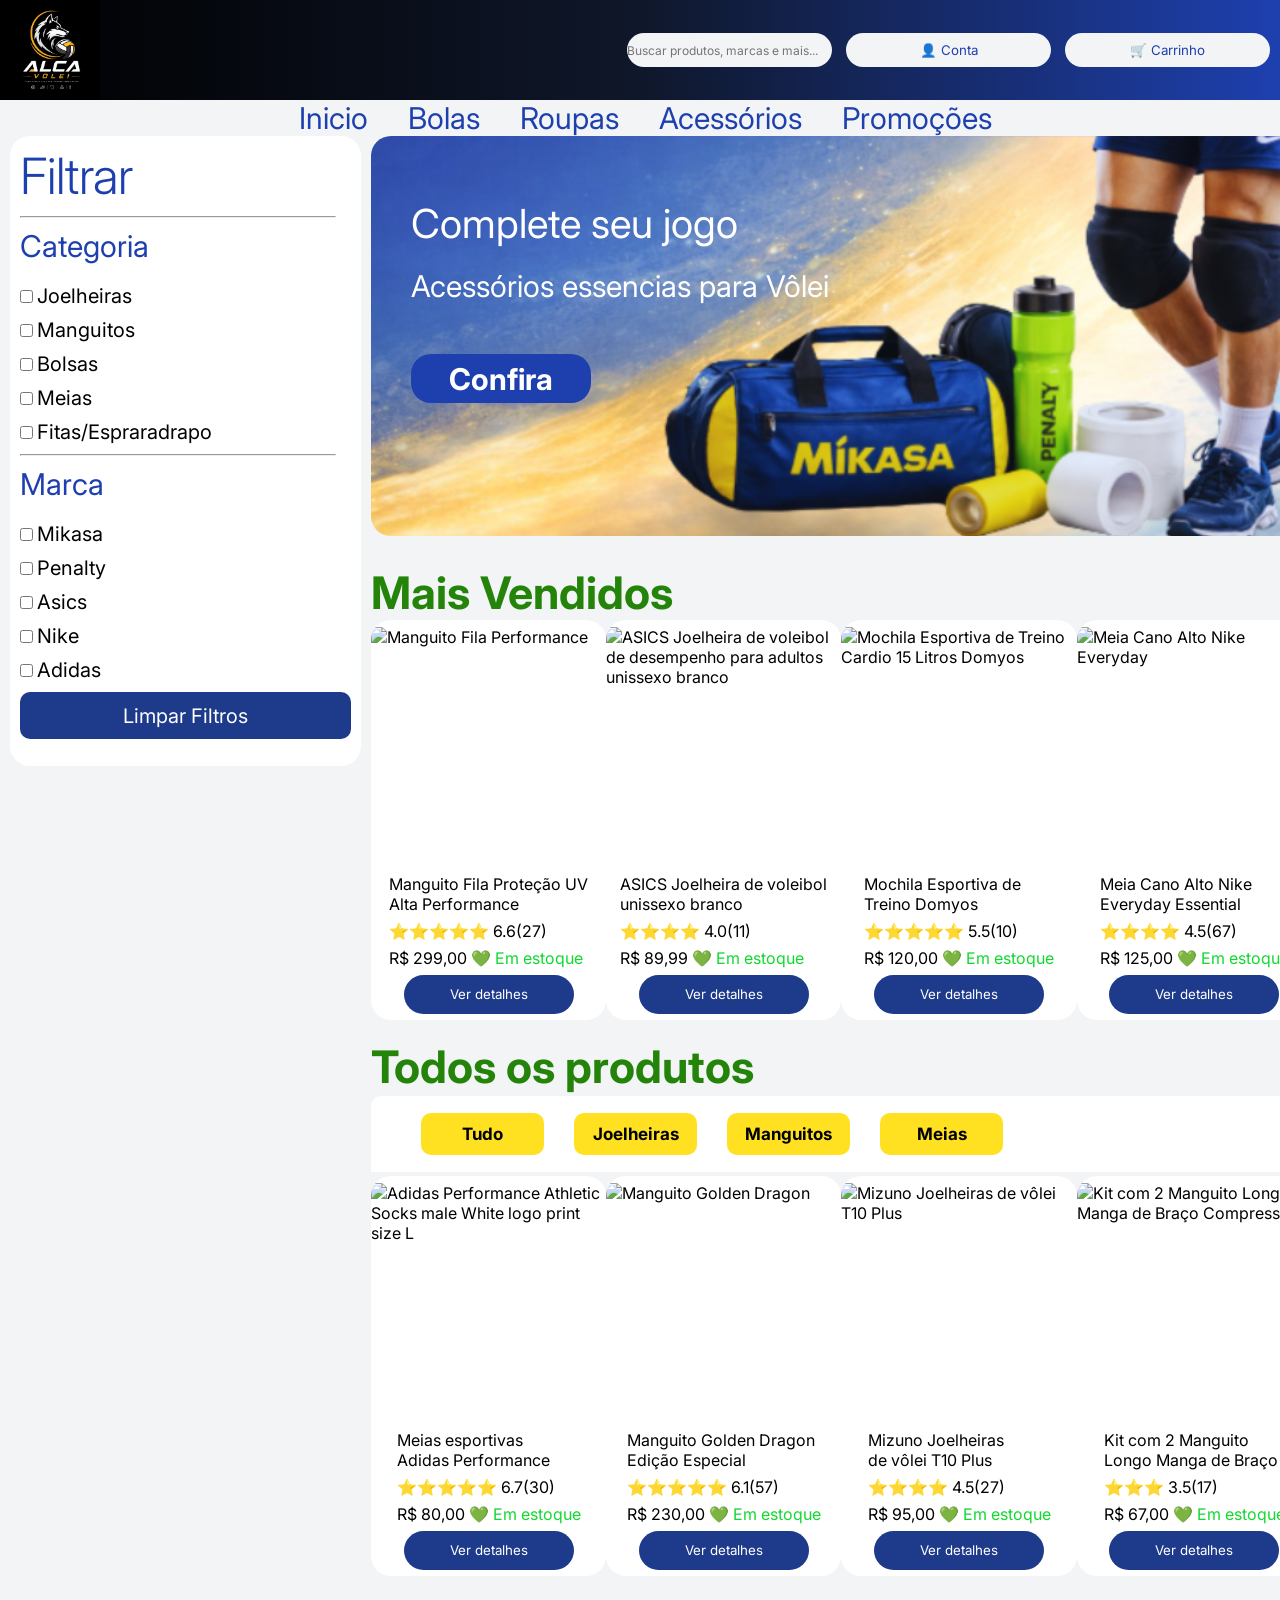
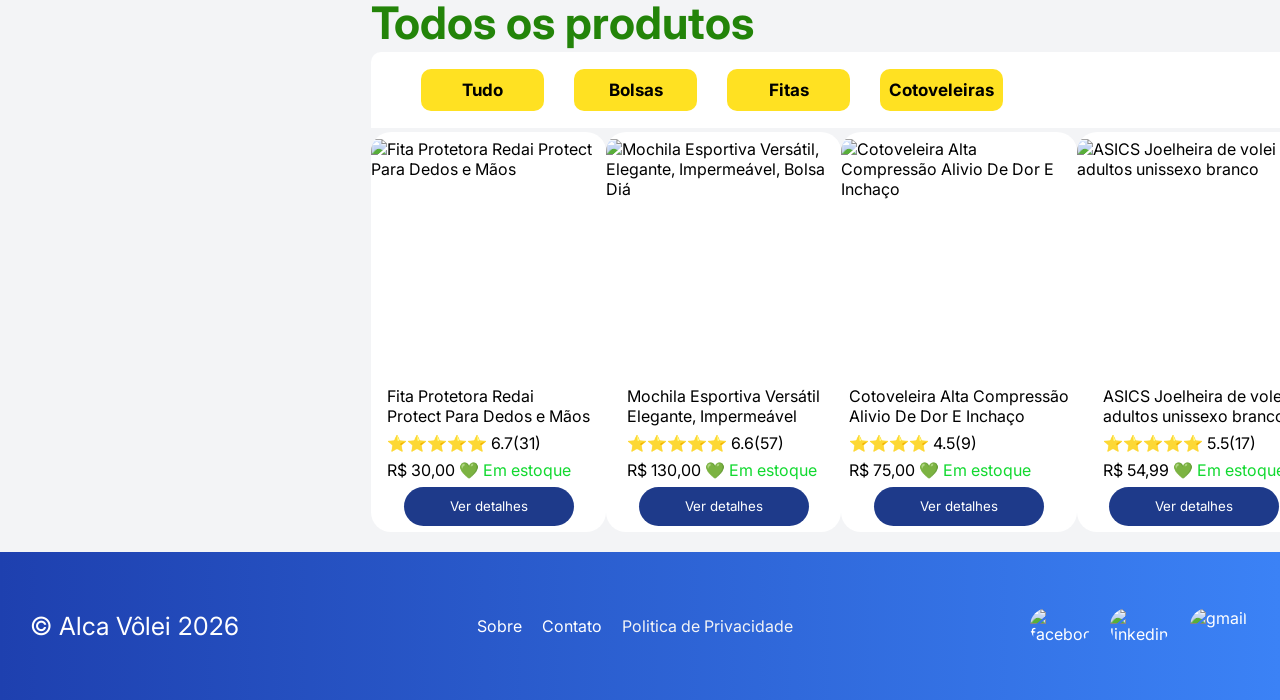
==== pages/acessorios.html @ f8bd2d31 "Ajuste do header" ====
<!DOCTYPE html>
<html lang="pt-BR">
<head>
    <meta charset="UTF-8">
    <meta name="viewport" content="width=device-width, initial-scale=1.0">
    <title>AlcaVôlei</title>
    <link rel="stylesheet" href="../css/produtos.css">
</head>
<body>
    <header>
        <img src="../img/logo-AlcaVolei.jpeg" alt="logo">
        <div>
            <input type="text" placeholder="Buscar produtos, marcas e mais...">
            <a href="../pages/login.html"><button>👤 Conta</button></a>
            <button>🛒 Carrinho</button>
        </div>
    </header>
    <main>
        <section>
            <ul>
                <li><a href="../index.html">Inicio</a></li>
                <li><a href="./bolas.html">Bolas</a></li>
                <li><a href="./roupas.html">Roupas</a></li>
                <li><a href="./acessorios.html">Acessórios</a></li>
                <li><a href="">Promoções</a></li>
            </ul>
        </section>
        <section class="content">
            <form class="filtros">
                <h2>Filtrar</h2>
                <hr>
                <fieldset>
                    <legend>Categoria</legend>
                    <div>
                        <input type="checkbox" id="joelheira" name="Categoria" value="Joelheira">
                        <label for="joelheira">Joelheiras</label>
                    </div>
                    <div>
                       <input type="checkbox" id="manguitos" name="Categoria" value="Manguitos">
                        <label for="manguitos">Manguitos</label> 
                    </div>
                    <div>
                       <input type="checkbox" id="bolsas" name="Categoria" value="Bolsas">
                        <label for="bolsas">Bolsas</label> 
                    </div>
                    <div>
                       <input type="checkbox" id="meias" name="Categoria" value="Meias">
                        <label for="meias">Meias</label> 
                    </div>
                    <div>
                       <input type="checkbox" id="Fitas" name="Categoria" value="Espraradrapo">
                        <label for="Fitas">Fitas/Espraradrapo</label> 
                    </div>
                </fieldset>
                <hr>
                <fieldset>
                    <legend>Marca</legend>
                    <div>
                       <input type="checkbox" id="mikasa" name="Marca" value="Mikasa">
                        <label for="mikasa">Mikasa</label> 
                    </div>
                    <div>
                        <input type="checkbox" id="penalty" name="Marca" value="Penalty">
                        <label for="penalty">Penalty</label>
                    </div>
                    <div>
                        <input type="checkbox" id="asics" name="Marca" value="Asics">
                        <label for="asics">Asics</label>
                    </div>
                    <div>
                        <input type="checkbox" id="nike" name="Marca" value="Nike">
                        <label for="nike">Nike</label>
                    </div>
                    <div>
                        <input type="checkbox" id="adidas" name="Marca" value="Adidas">
                        <label for="adidas">Adidas</label>
                    </div>
                </fieldset>
                <button type="reset" class="button-limpar">Limpar Filtros</button>
            </form>
            <div class="content_aling">
                <div class="cartaz_acessorios">
                    <div class="produto_cartaz">
                        <p class="produto_semana">Complete seu jogo</p>
                        <p class="preco_produto">Acessórios essencias para Vôlei</p>
                        <button>Confira</button>
                    </div>
                </div>
                <div class="mais_Vendidos">
                    <h2>Mais Vendidos</h2>
                    <div class="divisao_produtos">
                        <div class="caixa_produtos">
                            <div class="imagemContainer">
                                <img src="https://encrypted-tbn0.gstatic.com/shopping?q=tbn:ANd9GcQYwv7KnNgWTr2z-3a61qH_Q7JlgNIwts-hdJ6QJMeTnGROGrnR3NrDAVwlnjjd-l8DByqs-gxqPF7iWgSJJsRv7KR5e0jGquG005sjMIWFZsU-Xead4f_l" alt="Manguito Fila Performance">
                            </div>
                            <div class="info_produtos">
                                <p>Manguito Fila Proteção UV <br>
                                    Alta Performance</p>
                                <p>⭐⭐⭐⭐⭐ 6.6(27)</p>
                                <p>R$ 299,00 <span>💚 Em estoque</span></p>
                            </div>
                            <button>Ver detalhes</button>
                        </div>
                        <div class="caixa_produtos">
                            <div class="imagemContainer">
                                <img src="https://encrypted-tbn0.gstatic.com/shopping?q=tbn:ANd9GcTfhedmGPS7ck1CXO-XRs-SHI8aoeKHXjPRbxJ9tDRNGYmqPD13UqWNQ293myY9F-IxY4h9sK4CsPt7NcTGv-vitbSUm6d9qQ" alt="ASICS Joelheira de voleibol de desempenho para adultos unissexo branco">
                            </div>
                            <div class="info_produtos">
                                <p>ASICS Joelheira de voleibol <br>
                                    unissexo branco</p>
                                <p>⭐⭐⭐⭐ 4.0(11)</p>
                                <p>R$ 89,99 <span>💚 Em estoque</span></p>
                            </div>
                            <button>Ver detalhes</button>
                        </div>
                        <div class="caixa_produtos">
                            <div class="imagemContainer">
                                <img src="https://encrypted-tbn1.gstatic.com/shopping?q=tbn:ANd9GcQ5DJ3VRpeWRMQwilD9Rrk7_l_L0NG2O6CR7ylmoNCXI_VtAPKhHo9Q2pCAoum-i2Fl_6mNo8I08p7f5YYU0J1yjaW0443_OFGiW8JvWQLLmKDqMLJoquRAdA" alt="Mochila Esportiva de Treino Cardio 15 Litros Domyos">
                            </div>
                            <div class="info_produtos">
                                <p>Mochila Esportiva de <br>
                                    Treino Domyos</p>
                                <p>⭐⭐⭐⭐⭐ 5.5(10)</p>
                                <p>R$ 120,00 <span>💚 Em estoque</span></p>
                            </div>
                            <button>Ver detalhes</button>
                        </div>
                        <div class="caixa_produtos">
                            <div class="imagemContainer"> 
                                <img src="https://encrypted-tbn2.gstatic.com/shopping?q=tbn:ANd9GcTH8RmQXwJEIhr2FDWZz_-rDyDdx0EddL4wtlcOBMwlRQBiCCklSWPPBLUq2O8FkR78K5ckAddkJgdb6jL3qMru8CVnUIF6UA" alt="Meia Cano Alto Nike Everyday">
                            </div>
                            <div class="info_produtos">
                                <p>Meia Cano Alto Nike <br>
                                    Everyday Essential</p>
                                <p>⭐⭐⭐⭐ 4.5(67)</p>
                                <p>R$ 125,00 <span>💚 Em estoque</span></p>
                            </div>
                            <button>Ver detalhes</button>
                        </div>
                    </div>
                </div>
                <div class="todos_produtos">
                    <h2>Todos os produtos</h2>
                    <div class="iten_tipo">
                        <button>Tudo</button>
                        <button>Joelheiras</button>
                        <button>Manguitos</button>
                        <button>Meias</button>
                    </div>
                    <div class="divisao_produtos">
                        <div class="caixa_produtos">
                            <div class="imagemContainer">
                                <img src="https://encrypted-tbn1.gstatic.com/shopping?q=tbn:ANd9GcSrD-4J2v4z8SxLV3mVKy3aMcm4ucy64FNeRYYEHUvPkxeJoLtyadpW6J7kPK0SiCQJtd5TVlX9jZ2JEqgUJ8Ret1XLKJAD" alt="Adidas Performance Athletic Socks male White logo print size L">
                            </div>
                            <div class="info_produtos">
                                <p>Meias esportivas <br>
                                    Adidas Performance</p>
                                <p>⭐⭐⭐⭐⭐ 6.7(30)</p>
                                <p>R$ 80,00 <span>💚 Em estoque</span></p>
                            </div>
                            <button>Ver detalhes</button>
                        </div>
                        <div class="caixa_produtos">
                            <div class="imagemContainer">
                                <img src="https://encrypted-tbn3.gstatic.com/shopping?q=tbn:ANd9GcRSIT6v6dxnhJYhL-1aqUYwHaJMz-VsfkAip2M9dgb6IeAcp5Szr_2OqsCbiJoDYnYqQJmL4-_WZdcZdv8Vbh3ucNYoDb601g" alt="Manguito Golden Dragon">
                            </div>
                            <div class="info_produtos">
                                <p>Manguito Golden Dragon <br> 
                                    Edição Especial</p>
                                <p>⭐⭐⭐⭐⭐ 6.1(57)</p>
                                <p>R$ 230,00 <span>💚 Em estoque</span></p>
                            </div>
                            <button>Ver detalhes</button>
                        </div>
                        <div class="caixa_produtos">
                            <div class="imagemContainer">
                                <img src="https://encrypted-tbn1.gstatic.com/shopping?q=tbn:ANd9GcRx7F4tBAj1ki7Ok9M5PTs_KXvNK0rDyWxtydZsFDaCKHbBFU7dvyn-6AC8AB6sbapeRKOQweZqKfvocS2K0W7deTYhWgt-d2M58XfvHlUvdFuAeFOWdOnnSg" alt="Mizuno Joelheiras de vôlei T10 Plus">
                            </div>
                            <div class="info_produtos">
                                <p>Mizuno Joelheiras <br>
                                     de vôlei T10 Plus</p>
                                <p>⭐⭐⭐⭐ 4.5(27)</p>
                                <p>R$ 95,00 <span>💚 Em estoque</span></p>
                            </div>
                            <button>Ver detalhes</button>
                        </div>
                        <div class="caixa_produtos">
                            <div class="imagemContainer">
                               <img src="https://encrypted-tbn3.gstatic.com/shopping?q=tbn:ANd9GcSoY5J9QqRwAbDYcmpqe62NCCaynBwm2Dl7Tnr4bKr7ucOn-hB9Hx30FXOxahtNAa9UntZx37gd_io10mAPo5SDvDwGV5Od" alt="Kit com 2 Manguito Longo Manga de Braço Compressão">
                            </div>
                            <div class="info_produtos">
                                <p>Kit com 2 Manguito <br>
                                     Longo Manga de Braço</p>
                                <p>⭐⭐⭐ 3.5(17)</p>
                                <p>R$ 67,00 <span>💚 Em estoque</span></p>
                            </div>
                            <button>Ver detalhes</button>
                        </div>
                    </div>
                    <div class="todos_produtos">
                    <h2>Todos os produtos</h2>
                    <div class="iten_tipo">
                        <button>Tudo</button>
                        <button>Bolsas</button>
                        <button>Fitas</button>
                        <button>Cotoveleiras</button>
                    </div>
                    <div class="divisao_produtos">
                        <div class="caixa_produtos">
                            <div class="imagemContainer">
                                <img src="https://encrypted-tbn0.gstatic.com/shopping?q=tbn:ANd9GcTFNfMMs3nbEgki9NLiyOrLd6p4WVltuf9njexg09EZHLBQyJiOoXY__xNER_DoPYyn6ENSV4Ee63IPaloMoUS9j_4dyJzC" alt="Fita Protetora Redai Protect Para Dedos e Mãos">
                            </div>
                            <div class="info_produtos">
                                <p>Fita Protetora Redai <br>
                                    Protect Para Dedos e Mãos</p>
                                <p>⭐⭐⭐⭐⭐ 6.7(31)</p>
                                <p>R$ 30,00 <span>💚 Em estoque</span></p>
                            </div>
                            <button>Ver detalhes</button>
                        </div>
                        <div class="caixa_produtos">
                            <div class="imagemContainer">
                                <img src="https://encrypted-tbn3.gstatic.com/shopping?q=tbn:ANd9GcRvAcRBtNyiTxTZlXOrdGx7w81RLS76z4diV7QG1X_JBBMvL7fZXzz0A3mXNHjHm08HoisOVNQju8BH72WM-DmfT3dlpbpUCJq0R1e9SqozHEwlrSaF8gEvwg" alt="Mochila Esportiva Versátil, Elegante, Impermeável, Bolsa Diá">
                            </div>
                            <div class="info_produtos">
                                <p>Mochila Esportiva Versátil <br> 
                                    Elegante, Impermeável</p>
                                <p>⭐⭐⭐⭐⭐ 6.6(57)</p>
                                <p>R$ 130,00 <span>💚 Em estoque</span></p>
                            </div>
                            <button>Ver detalhes</button>
                        </div>
                        <div class="caixa_produtos">
                            <div class="imagemContainer">
                                <img src="https://encrypted-tbn2.gstatic.com/shopping?q=tbn:ANd9GcQTowPAIBDpKEU6cdgbQFdamUHSm1CkpVY-XwqCtrgQjNeL9ByOJ_qsqCkAdnL0XgSSHRM38VNyW_sHY6RGX8RacHv9PKxrixLTgPp0RxA" alt="Cotoveleira Alta Compressão Alivio De Dor E Inchaço">
                            </div>
                            <div class="info_produtos">
                                <p>Cotoveleira Alta Compressão <br>
                                     Alivio De Dor E Inchaço</p>
                                <p>⭐⭐⭐⭐ 4.5(9)</p>
                                <p>R$ 75,00 <span>💚 Em estoque</span></p>
                            </div>
                            <button>Ver detalhes</button>
                        </div>
                        <div class="caixa_produtos">
                            <div class="imagemContainer">
                               <img src="https://encrypted-tbn1.gstatic.com/shopping?q=tbn:ANd9GcR4UDXs30YlFfY7yoGDG_MrGF1SUb_2HqfOe2-o5GYB6goBp0smfFqWZUTMVAxCXExEWtPRScK9L7OOnhn_jK61gRRGgqr-O9vGO6MvB4rqGHC5EEtGB1aZ" alt="ASICS Joelheira de volei adultos unissexo branco">
                            </div>
                            <div class="info_produtos">
                                <p>ASICS Joelheira de volei <br>
                                     adultos unissexo branco</p>
                                <p>⭐⭐⭐⭐⭐ 5.5(17)</p>
                                <p>R$ 54,99 <span>💚 Em estoque</span></p>
                            </div>
                            <button>Ver detalhes</button>
                        </div>
                    </div>
                </div>
            </div>
        </section>
    </main>
    <footer>
        <p class="alca">© Alca Vôlei 2026</p>
        <div class="paginas">
            <p>Sobre</p>
            <p>Contato</p>
            <p><a href="https://www.amazon.com.br/gp/help/customer/display.html?nodeId=GX7NJQ4ZB8MHFRNJ&ld=NSGoogle&ldStackingCodes=NSGoogle&initialSessionID=147-3253742-1198221&pageName=BR:SD:SOA-others">Politica de Privacidade</a></p>
        </div>
        <div class="links">
            <img class="face" src="https://upload.wikimedia.org/wikipedia/commons/c/cd/Facebook_logo_%28square%29.png" alt="facebook">
            <img class="din" src="https://store-images.s-microsoft.com/image/apps.31120.9007199266245564.44dc7699-748d-4c34-ba5e-d04eb48f7960.bc4172bd-63f0-455a-9acd-5457f44e4473?h=210" alt="linkedin">
            <img class="gmail" src="https://encrypted-tbn0.gstatic.com/images?q=tbn:ANd9GcS4vtphMtxRWfK6nO2CIbGfSETyEs79Dr6oPw&s" alt="gmail">
        </div>
    </footer>
</body>
</html>
---- css/produtos.css ----
@import url('https://fonts.googleapis.com/css2?family=Inter:ital,opsz,wght@0,14..32,100..900;1,14..32,100..900&display=swap');

* {
    margin: 0;
    padding: 0;
    box-sizing: border-box;
    font-family: inter;
}

/* header */

header {
    background: linear-gradient(to right, #000000, #0f172a, #1E40AF);
    color: #FFFFFF;
    display: flex;
    flex-direction: row;
    justify-content: space-between;
    height: 100px;
    align-items: center;
}

header img {
    width: 100px;
}

header input {
    background-color: #F3F4F6;
    color: #1E40AF;
    border: none;
    cursor: pointer;
}

header button {
    background-color: #F3F4F6;
    color: #1E40AF;
    border: none;
    cursor: pointer;
}

header div button {
    width: 205px;
    height: 34px;
    border-radius: 20px;
    margin-right: 10px;
}

header div input {
    width: 205px;
    height: 34px;
    border-radius: 20px;
    margin-right: 10px;
    font-size: 12px;
}

ul {
    display: flex;
    flex-direction: row;
    justify-content: center;
    gap: 30px;
}

li {
    list-style: none;
    padding-left: 10px;
    color: #1E40AF;
    font-size: 30px;
}

li a {
    text-decoration: none;
    color: #1e40af;
    transition: 0.3;
}

li a:hover {
    color: #FFD700;
}

main {
    background-color: #F3F4F6;
}

/* main seções */

.content {
    display: flex;
    flex-direction: row;
}

/* filtros: acessorios/bolas */

.filtros {
    display: flex;
    flex-direction: column;
    width: 390px;
    height: 630px;
    margin: 0 10px;
    background-color: #FFF;
    border-radius: 20px;
}

.filtros h2 {
    font-size: 50px;
    font-weight: 300;
    padding: 10px;
    color: #1E40AF;
}

.filtros button {
    width: 331px;
    height: 47px;
    border-radius: 10px;
    background-color: #1E3A8A;
    color: #fff;
    font-size: 20px;
    margin: 0 10px;
    border: none;
    cursor: pointer;
}

.filtros button:hover {
    background-color: #FFE122;
    color: #000;
}

/* filtros: roupas */

.filtros_roupas {
    display: flex;
    flex-direction: column;
    width: 390px;
    height: 810px;
    margin: 0 10px;
    background-color: #FFF;
    border-radius: 20px;
}

.filtros_roupas h2 {
    font-size: 50px;
    font-weight: 300;
    padding: 10px;
    color: #1E40AF;
}

.filtros_roupas button {
    width: 331px;
    height: 47px;
    border-radius: 10px;
    background-color: #1E3A8A;
    color: #fff;
    font-size: 20px;
    margin: 0 10px;
    border: none;
    cursor: pointer;
}

.filtros_roupas button:hover {
    background-color: #FFE122;
    color: #000;
}

hr {
    color: #000;
    width: 90%;
    margin: 0 10px;
}

fieldset {
    border: none;
}

legend {
    font-size: 30px;
    padding: 10px;
    color: #1E40AF;
}

fieldset div {
    margin: 10px;
}

label {
    font-size: 20px;
    cursor: pointer;
}

/* caixa de cores dos filtors da aba roupas */

.seleciona_cor {
    display: flex;
    gap: 10px;
    padding: 10px 0;
    transition: 0.3 ease;
}

.cor-item:hover {
    border: 1px solid #1E3A8A;
}

.seleciona_cor input[type="radio"] {
    display: none;
}

.cor-item {
    width: 50px;
    height: 50px;
    border-radius: 100%;
    cursor: pointer;
}

.white {
    background-color: #fff;
    border: 1px solid #000;
}

.red {
    background-color: #ff0000;
}

.black {
    background-color: #000;
}

.green {
    background-color: #11D92F;
}

.yellow {
    background-color: #FFE122;
}

.content_aling {
    width: 80%;
}

/* cartaz roupas */

.cartaz_roupas {
    display: flex;
    flex-direction: column;
    background-image: url(../img/img_fundo_jogadora.png);
    width: 100%;
    height: 400px;
    background-repeat: no-repeat;
    background-position: center;
    background-size: 100%;
    color: #fff;
    justify-content: center;
    border-radius: 20px;
}

.promocao {
    display: flex;
    flex-direction: column;
    padding-left: 40px;
    padding-bottom: 90px;
}

.promocao_semana {
    font-size: 40px;
    padding-top: 20px;
}

.roupa_promocao {
    font-size: 30px;
    font-weight: bold;
    padding-top: 20px;
}

.roupa_promocao span {
    color: #FFD700;
}

.preco_promocao {
    font-size: 30px;
    padding-top: 20px;
    padding-bottom: 50px;
}

.promocao button {
    width: 180px;
    height: 49px;
    border-radius: 20px;
    border: none;
    background-color: #1E40AF;
    font-size: 30px;
    color: #fff;
    font-weight: bold;
    cursor: pointer;
    transition: 0.3 ease;
}

.promocao button:hover {
    color: #fff;
    background-color: #FFD700;
    transform: scale(1.1);
}

/* cartaz acessorios */

.cartaz_acessorios {
    display: flex;
    flex-direction: column;
    background-image: url(../img/img_acessorios.png);
    width: 100%;
    height: 400px;
    background-repeat: no-repeat;
    background-position: center;
    background-size: 100%;
    color: #fff;
    justify-content: center;
    border-radius: 20px;
}

.produto_cartaz {
    display: flex;
    flex-direction: column;
    padding-left: 40px;
    padding-bottom: 90px;
}

.produto_semana {
    font-size: 40px;
    padding-top: 20px;
}

.preco_produto {
    font-size: 30px;
    padding-top: 20px;
    padding-bottom: 50px;
}

.produto_cartaz button {
    width: 180px;
    height: 49px;
    border-radius: 20px;
    border: none;
    background-color: #1E40AF;
    font-size: 30px;
    color: #fff;
    font-weight: bold;
    cursor: pointer;
    transition: 0.3 ease;
}

.produto_cartaz button:hover {
    color: #fff;
    background-color: #FFD700;
    transform: scale(1.1);
}

/* cartaz bolas */

.cartaz_bolas {
    display: flex;
    flex-direction: column;
    background-image: url(../img/img_fundo_ofertas.png);
    width: 100%;
    height: 400px;
    background-repeat: no-repeat;
    background-position: center;
    background-size: 100%;
    color: #fff;
    justify-content: center;
    border-radius: 20px;
}

.ofertas {
    display: flex;
    flex-direction: column;
    padding-left: 40px;
    gap: 33px;
}

.oferta_semana {
    font-size: 40px;
}

.bola_ofertas {
    font-size: 26px;
}

.preco_ofertas {
    font-size: 30px;
}

.preco_ofertas span {
    color: #FFE122;
}

.ofertas button {
    width: 180px;
    height: 49px;
    border-radius: 20px;
    border: none;
    background-color: #FFE122;
    font-size: 30px;
    color: #fff;
    font-weight: bold;
    cursor: pointer;
    transition: 0.3 ease;
}

.ofertas button:hover {
    color: #000;
    transform: scale(1.1);
}


/*mais vendidas */

.mais_Vendidos {
    margin-top: 30px;
}

.mais_Vendidos h2 {
    color: #238409;
    font-size: 44.8px;
}

.divisao_produtos {
    display: flex;
    flex-direction: row;
    justify-content:space-between;
    width: 98%;
}

.caixa_produtos {
    display: flex;
    flex-direction: column;
    justify-content: center;
    align-items: center;
    width: 240px;
    height: 400px;
    background-color: #1E40AF;
    border-radius: 20px;
    overflow: hidden;
    background-color: #fff;
    cursor: pointer;
}

.imagemContainer {
    width: 100%;
    height: 60%;
    overflow: hidden;
    background-color: #fff;
}

.imagemContainer img {
    max-width: 100%;
    transition: 1 ease;
}

.imagemContainer:hover {
    transform: scale(1.1);
    border-radius: 30px;
}


.info_produtos {
    display: flex;
    flex-direction: column;
    justify-content: start;
}

.info_produtos p {
    padding-top: 7px;
}

.caixa_produtos span {
    color: #11D92F;
}

.caixa_produtos button {
    width: 170px;
    height: 39px;
    border-radius: 20px;
    border: none;
    background-color: #1E3A8A;
    color: #FFF;
    margin-top: 7px;
    cursor: pointer;
}

.caixa_produtos button:hover {
    background-color: #238409;
    font-weight: 700;
}

/* todas as bola */

.todos_produtos {
    margin: 20px 0;
}

.todos_produtos h2 {
    color: #238409;
    font-size: 44.8px;
}

.iten_tipo {
    display: flex;
    padding-left: 50px;
    margin-top: 2px;
    background-color: #fff;
    width: 98%;
    height: 76px;
    align-items: center;
    gap: 30px;
    margin-bottom: 4px;
    border-radius: 10px 10px 0 0;
}

.iten_tipo button {
    width: 123px;
    height: 42px;
    border-radius: 10px;
    border: none;
    background-color: #FFE122;
    font-weight: 700;
    font-size: 17px;
    cursor: pointer;
}

.iten_tipo button:hover {
    background-color: #1E3A8A;
    color: #fff;
}

/* footer */


footer {
    background-image: linear-gradient(to right, #1E40AF, #3B82F6);
    color: white;
    display: flex;
    flex-direction: row;
    justify-content: space-between;
    align-items: center;
    height: 148px;
}

.paginas {
    display: flex;
    gap: 20px;
}

.paginas a {
    text-decoration: none;
    color: #F3F4F6;
}

.alca {
    font-size: 25px;
    padding-left: 30px;
}

.links {
    display: flex;
    gap: 20px;
}

.face {
    width: 60px;
    border-radius: 50px;
    
}

.din {
    width: 60px;
    border-radius: 50px;
}

.gmail {
    width: 60px;
    border-radius: 50px;
    margin-right: 30px;
}
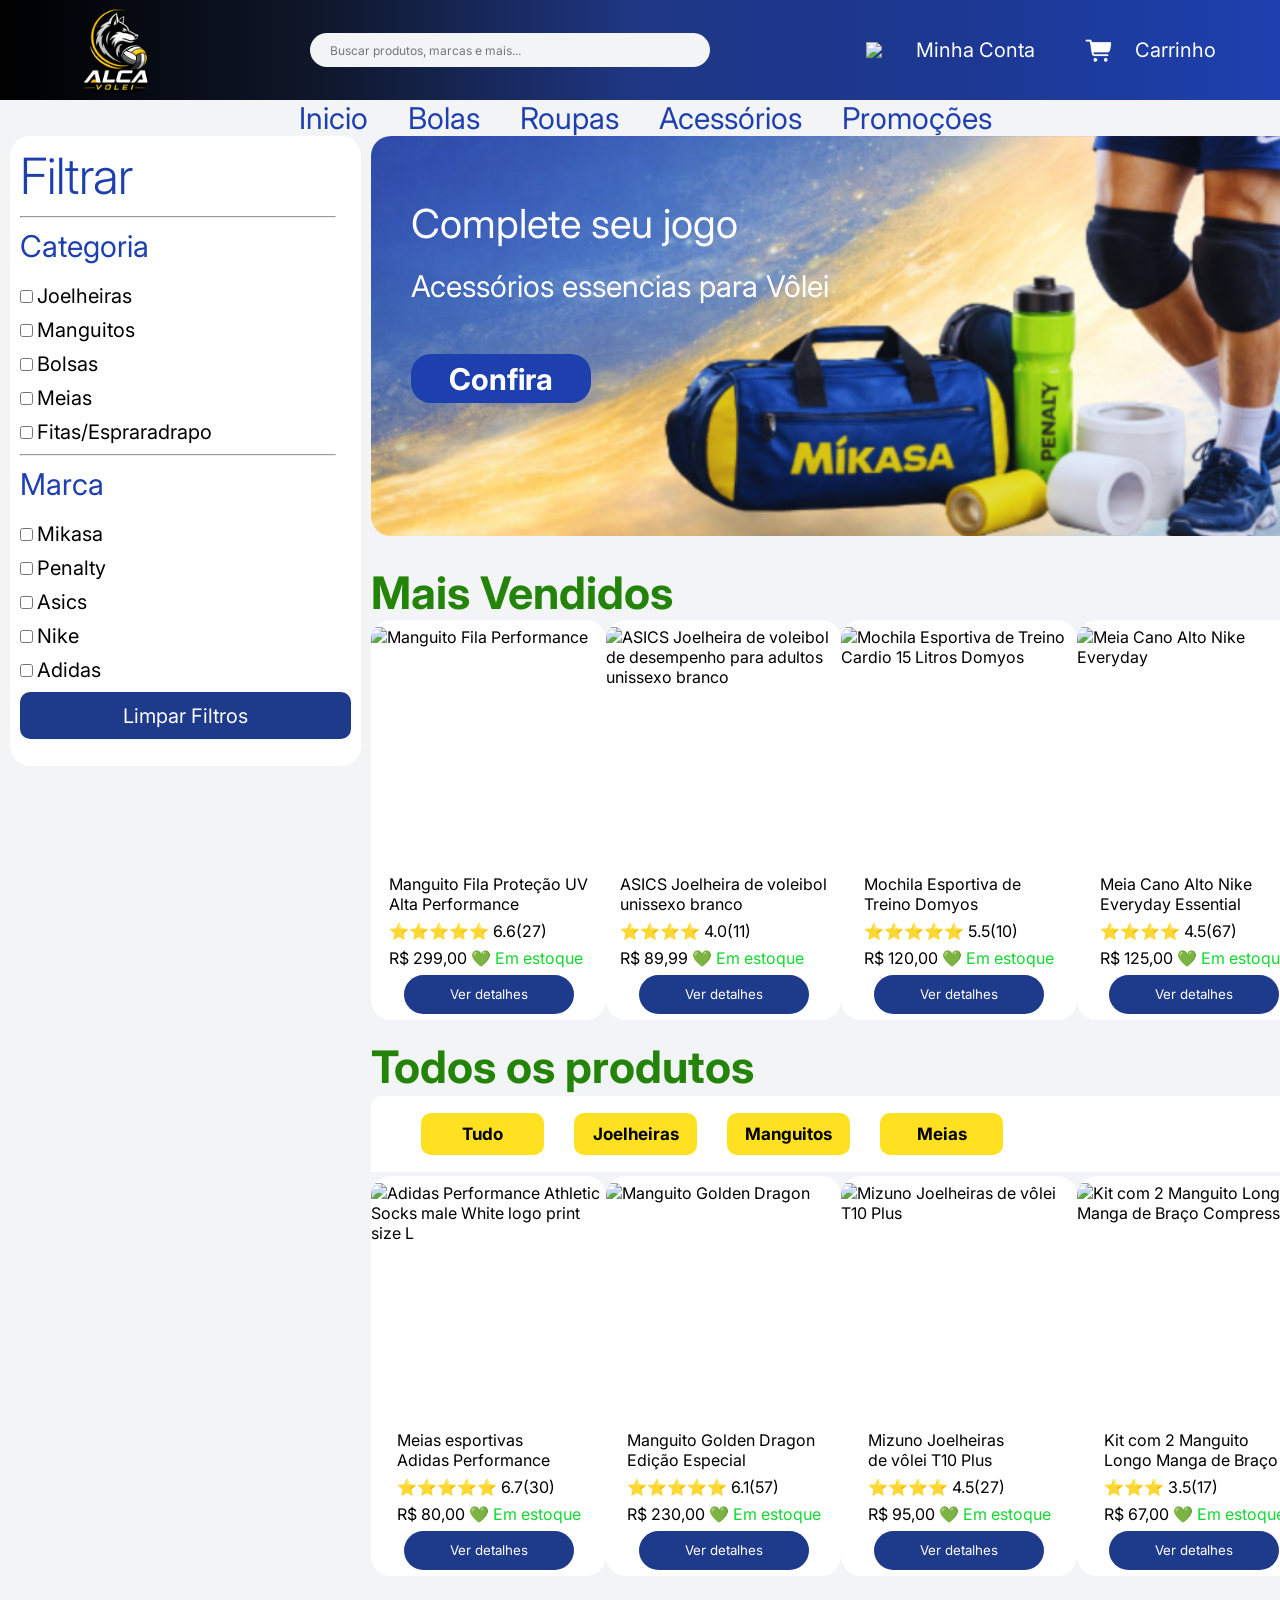
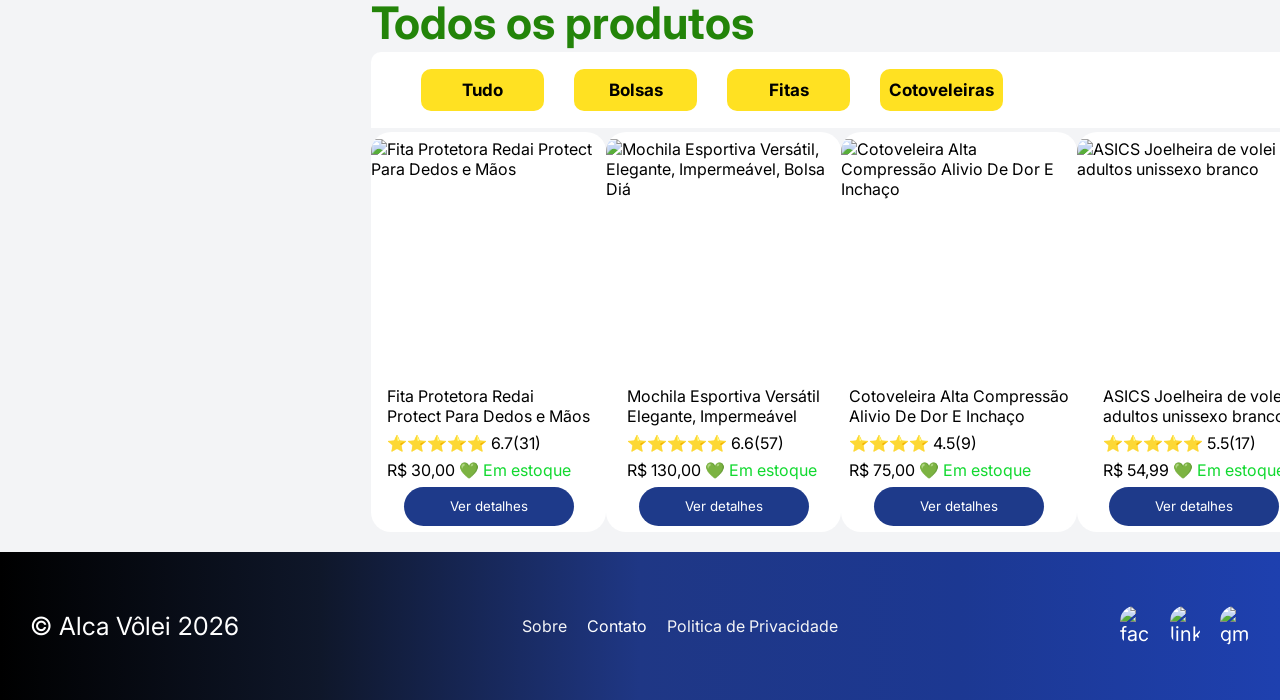
==== commit 78923e8e: "Adicionando a pagina sobre" ====
--- a/pages/acessorios.html
+++ b/pages/acessorios.html
@@ -8,12 +8,20 @@
 </head>
 <body>
     <header>
-        <img src="../img/logo-AlcaVolei.jpeg" alt="logo">
-        <div>
-            <input type="text" placeholder="Buscar produtos, marcas e mais...">
-            <a href="../pages/login.html"><button>👤 Conta</button></a>
-            <button>🛒 Carrinho</button>
-        </div>
+        <img class="logo" src="../img/AlcaVolei-Logo.png" alt="logo">
+            <div>
+                <input type="text" placeholder="Buscar produtos, marcas e mais...">
+            </div>
+            <div class="dados">
+                    <a href="../pages/login.html" class="links">
+                        <img src="https://img.icons8.com/m_rounded/512w/FFFFFF/person-male.png">
+                        <span>Minha Conta</span>
+                    </a>
+                    <a href="#" class="links">
+                        <img src="../img/icons-carrinho.png">
+                        <span>Carrinho</span>
+                    </a>
+            </div>
     </header>
     <main>
         <section>
@@ -22,7 +30,7 @@
                 <li><a href="./bolas.html">Bolas</a></li>
                 <li><a href="./roupas.html">Roupas</a></li>
                 <li><a href="./acessorios.html">Acessórios</a></li>
-                <li><a href="">Promoções</a></li>
+                <li><a href="#">Promoções</a></li>
             </ul>
         </section>
         <section class="content">
@@ -262,7 +270,7 @@
     <footer>
         <p class="alca">© Alca Vôlei 2026</p>
         <div class="paginas">
-            <p>Sobre</p>
+            <p><a href="../pages/sobre.html">Sobre</a></p>
             <p>Contato</p>
             <p><a href="https://www.amazon.com.br/gp/help/customer/display.html?nodeId=GX7NJQ4ZB8MHFRNJ&ld=NSGoogle&ldStackingCodes=NSGoogle&initialSessionID=147-3253742-1198221&pageName=BR:SD:SOA-others">Politica de Privacidade</a></p>
         </div>
--- a/css/produtos.css
+++ b/css/produtos.css
@@ -10,46 +10,58 @@
 /* header */
 
 header {
-    background: linear-gradient(to right, #000000, #0f172a, #1E40AF);
+    background: linear-gradient(to right, #000, #0f172a, #1f3785, #1c3892 , #1E40AF);
     color: #FFFFFF;
     display: flex;
     flex-direction: row;
     justify-content: space-between;
     height: 100px;
     align-items: center;
-}
-
-header img {
+    padding: 10px 5%;
+}
+
+.logo {
     width: 100px;
+    padding-top: 15px;
 }
 
 header input {
+    width: 400px;
+    height: 34px;
+    border-radius: 50px;
+    margin-right: 10px;
+    font-size: 12px;
+    padding: 10px 20px;
     background-color: #F3F4F6;
     color: #1E40AF;
     border: none;
     cursor: pointer;
-}
-
-header button {
-    background-color: #F3F4F6;
-    color: #1E40AF;
-    border: none;
-    cursor: pointer;
-}
-
-header div button {
-    width: 205px;
-    height: 34px;
-    border-radius: 20px;
-    margin-right: 10px;
-}
-
-header div input {
-    width: 205px;
-    height: 34px;
-    border-radius: 20px;
-    margin-right: 10px;
-    font-size: 12px;
+    outline: none;
+}
+
+.dados {
+    display: flex;
+    gap: 50px;
+}
+
+.links {
+    display: flex;
+    align-items: center;
+    gap: 10px;
+    font-size: 20px;
+    cursor: pointer;
+    transition: 1.3;
+    color: #fff;
+    text-decoration: none;
+}
+
+.links:hover {
+    transform: scale(1.1);
+    opacity: 0.8;
+}
+
+.links img {
+    width: 30px;
 }
 
 ul {
@@ -531,7 +543,7 @@
 
 
 footer {
-    background-image: linear-gradient(to right, #1E40AF, #3B82F6);
+    background: linear-gradient(to right, #000, #0f172a, #1f3785, #1c3892 , #1E40AF);
     color: white;
     display: flex;
     flex-direction: row;
